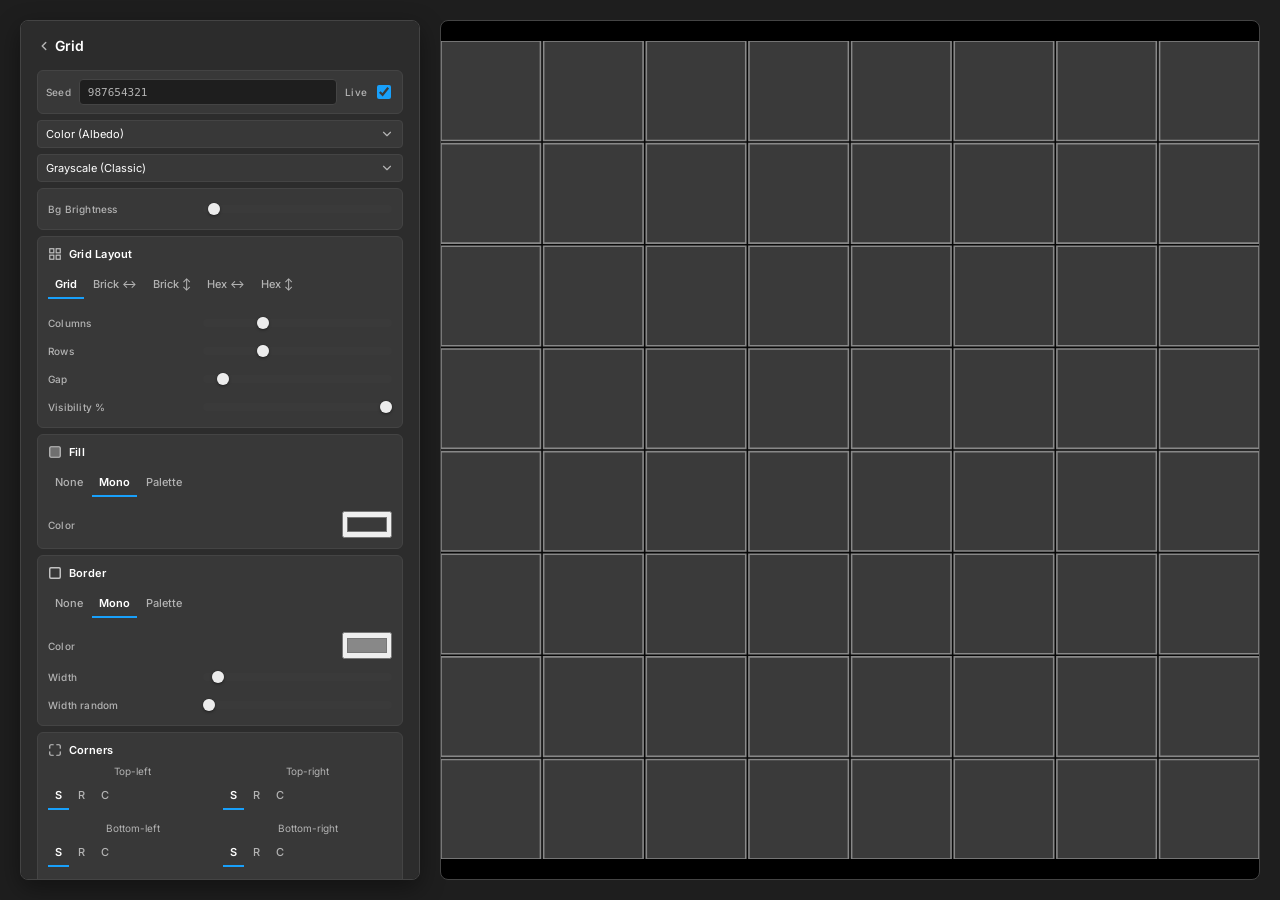
==== grid.html @ e742c56f "Add font size multiplier control to Grid text section Co-Authored-By: Claude Sonnet 4.6 <noreply@ant" ====
<!DOCTYPE html>
<html lang="en">
<head>
    <meta charset="UTF-8">
    <meta name="viewport" content="width=device-width, initial-scale=1.0">
    <title>Grid — O'Gen</title>
    <link rel="stylesheet" href="css/main.css">
    <style>
        .corner-grid {
            display: grid;
            grid-template-columns: 1fr 1fr;
            gap: 6px;
        }
        .corner-item {
            display: flex;
            flex-direction: column;
            gap: 3px;
        }
        .corner-item .corner-label {
            font-size: 10px;
            color: var(--ob-muted);
            text-align: center;
        }
        .corner-item .seg-group {
            display: flex;
        }
        .anchor-grid {
            display: grid;
            grid-template-columns: repeat(3, 1fr);
            gap: 3px;
        }
        .anchor-grid .seg-btn {
            padding: 4px 0;
            font-size: 10px;
            text-align: center;
        }
    </style>
</head>
<body>

<!-- ─── Palette Modal ─────────────────────────────────────────────────────── -->
<div class="modal-overlay" id="paletteModal">
    <div class="modal-box">
        <div class="modal-title">Custom Palette</div>
        <div class="color-slots">
            <div class="color-slot">
                <input type="color" id="c0" value="#FF0055">
                <input type="text"  id="h0" value="#FF0055" maxlength="7" class="hex-input">
                <input type="checkbox" id="en0" checked title="Enable">
            </div>
            <div class="color-slot">
                <input type="color" id="c1" value="#00FFCC">
                <input type="text"  id="h1" value="#00FFCC" maxlength="7" class="hex-input">
                <input type="checkbox" id="en1" checked title="Enable">
            </div>
            <div class="color-slot">
                <input type="color" id="c2" value="#9D00FF">
                <input type="text"  id="h2" value="#9D00FF" maxlength="7" class="hex-input">
                <input type="checkbox" id="en2" checked title="Enable">
            </div>
            <div class="color-slot">
                <input type="color" id="c3" value="#2B0F4C">
                <input type="text"  id="h3" value="#2B0F4C" maxlength="7" class="hex-input">
                <input type="checkbox" id="en3" checked title="Enable">
            </div>
            <div class="color-slot">
                <input type="color" id="c4" value="#FFFFFF">
                <input type="text"  id="h4" value="#FFFFFF" maxlength="7" class="hex-input">
                <input type="checkbox" id="en4" checked title="Enable">
            </div>
        </div>
        <textarea class="modal-paste" id="hexPaste" placeholder="Paste CSS, XML, HEX, or rgb() here…"></textarea>
        <div class="modal-actions">
            <input type="file" id="aseFile" accept=".ase" style="display:none">
            <button onclick="document.getElementById('aseFile').click()">Load .ase</button>
            <button onclick="shufflePalette()">Shuffle</button>
            <button class="btn-generate" onclick="closePaletteModal()">Apply & Close</button>
        </div>
    </div>
</div>

<!-- ─── Left Panel ───────────────────────────────────────────────────────── -->
<div class="controls">
    <div class="panel-title">
        <a href="index.html" class="back-btn">
            <svg viewBox="0 0 24 24" width="14" height="14" fill="none" stroke="currentColor" stroke-width="2.5" stroke-linecap="round" stroke-linejoin="round"><polyline points="15 18 9 12 15 6"/></svg>
        </a>
        Grid
    </div>

    <!-- Seed + Live -->
    <div class="seed-row">
        <label>Seed</label>
        <input type="text" id="seedDisplay" readonly>
        <div class="live-wrap">
            <label for="livePreview">Live</label>
            <input type="checkbox" id="livePreview" checked>
        </div>
    </div>

    <!-- Render mode -->
    <select id="renderMode" onchange="handleInput()">
        <option value="color">Color (Albedo)</option>
        <option value="depth">Depth Map (Height)</option>
        <option value="normal">Normal Map</option>
    </select>

    <!-- Palette -->
    <div class="select-row">
        <select id="paletteSelect" onchange="handlePaletteChange()">
            <option value="grayscale">Grayscale (Classic)</option>
            <option value="custom">Custom (Paste / ASE)</option>
            <option value="cyberpunk">Cyberpunk (Neon)</option>
            <option value="mars">Mars Base (Orange/Red)</option>
            <option value="ocean">Deep Ocean (Blues)</option>
        </select>
        <button id="editCustomBtn" class="btn-icon" onclick="openPaletteModal()" title="Edit palette" style="display:none">
            <svg viewBox="0 0 24 24" width="14" height="14" stroke="currentColor" stroke-width="2" fill="none">
                <circle cx="12" cy="12" r="3"></circle>
                <path d="M19.4 15a1.65 1.65 0 0 0 .33 1.82l.06.06a2 2 0 0 1-2.83 2.83l-.06-.06a1.65 1.65 0 0 0-1.82-.33 1.65 1.65 0 0 0-1 1.51V21a2 2 0 0 1-4 0v-.09A1.65 1.65 0 0 0 9 19.4a1.65 1.65 0 0 0-1.82.33l-.06.06a2 2 0 0 1-2.83-2.83l.06-.06A1.65 1.65 0 0 0 4.68 15a1.65 1.65 0 0 0-1.51-1H3a2 2 0 0 1 0-4h.09A1.65 1.65 0 0 0 4.6 9a1.65 1.65 0 0 0-.33-1.82l-.06-.06a2 2 0 0 1 2.83-2.83l.06.06A1.65 1.65 0 0 0 9 4.68a1.65 1.65 0 0 0 1-1.51V3a2 2 0 0 1 4 0v.09a1.65 1.65 0 0 0 1 1.51 1.65 1.65 0 0 0 1.82-.33l.06-.06a2 2 0 0 1 2.83 2.83l-.06.06A1.65 1.65 0 0 0 19.4 9a1.65 1.65 0 0 0 1.51 1H21a2 2 0 0 1 0 4h-.09a1.65 1.65 0 0 0-1.51 1z"></path>
            </svg>
        </button>
    </div>

    <!-- Bg Brightness -->
    <div class="module-group">
        <div class="row">
            <label>Bg Brightness</label>
            <input type="range" id="bgBrightness" min="0" max="255" value="8" oninput="handleInput()">
        </div>
    </div>

    <!-- Grid Layout -->
    <div class="module-group">
        <div class="module-header">
            <div class="module-title">
                <svg viewBox="0 0 24 24"><rect x="3" y="3" width="7" height="7" stroke="currentColor" stroke-width="2" fill="none"/><rect x="14" y="3" width="7" height="7" stroke="currentColor" stroke-width="2" fill="none"/><rect x="3" y="14" width="7" height="7" stroke="currentColor" stroke-width="2" fill="none"/><rect x="14" y="14" width="7" height="7" stroke="currentColor" stroke-width="2" fill="none"/></svg>
                Grid Layout
            </div>
        </div>
        <div class="seg-group" data-param="gridType">
            <button class="seg-btn active" data-value="grid">Grid</button>
            <button class="seg-btn" data-value="brick-row">Brick ↔</button>
            <button class="seg-btn" data-value="brick-col">Brick ↕</button>
            <button class="seg-btn" data-value="hex-row">Hex ↔</button>
            <button class="seg-btn" data-value="hex-col">Hex ↕</button>
        </div>
        <div class="row"><label>Columns</label>      <input type="range" id="cellsX" min="1" max="24" value="8" oninput="handleInput()"></div>
        <div class="row"><label>Rows</label>          <input type="range" id="cellsY" min="1" max="24" value="8" oninput="handleInput()"></div>
        <div class="row"><label>Gap</label>            <input type="range" id="margin" min="0" max="50" value="4" oninput="handleInput()"></div>
        <div class="row"><label>Visibility %</label>  <input type="range" id="visibility" min="0" max="100" value="100" oninput="handleInput()"></div>
    </div>

    <!-- Fill -->
    <div class="module-group">
        <div class="module-header">
            <div class="module-title">
                <svg viewBox="0 0 24 24"><rect x="3" y="3" width="18" height="18" rx="2" fill="currentColor" opacity=".4"/><rect x="3" y="3" width="18" height="18" rx="2" stroke="currentColor" stroke-width="2" fill="none"/></svg>
                Fill
            </div>
        </div>
        <div class="seg-group" data-param="fillMode">
            <button class="seg-btn" data-value="none">None</button>
            <button class="seg-btn active" data-value="mono">Mono</button>
            <button class="seg-btn" data-value="palette">Palette</button>
        </div>
        <div class="row" id="fillColorRow">
            <label>Color</label>
            <input type="color" id="fillColor" value="#3A3A3A" oninput="handleInput()">
        </div>
    </div>

    <!-- Border -->
    <div class="module-group">
        <div class="module-header">
            <div class="module-title">
                <svg viewBox="0 0 24 24"><rect x="3" y="3" width="18" height="18" rx="2" stroke="currentColor" stroke-width="2.5" fill="none"/></svg>
                Border
            </div>
        </div>
        <div class="seg-group" data-param="borderMode">
            <button class="seg-btn" data-value="none">None</button>
            <button class="seg-btn active" data-value="mono">Mono</button>
            <button class="seg-btn" data-value="palette">Palette</button>
        </div>
        <div class="row" id="borderColorRow">
            <label>Color</label>
            <input type="color" id="borderColor" value="#888888" oninput="handleInput()">
        </div>
        <div class="row" id="borderWidthRow">
            <label>Width</label>
            <input type="range" id="borderWidth" min="1" max="20" value="2" oninput="handleInput()">
        </div>
        <div class="row" id="borderWidthRandomRow">
            <label>Width random</label>
            <input type="range" id="borderWidthRandom" min="0" max="2" step="0.05" value="0" oninput="handleInput()">
        </div>
    </div>

    <!-- Corners -->
    <div class="module-group" id="cornerSection">
        <div class="module-header">
            <div class="module-title">
                <svg viewBox="0 0 24 24"><path d="M3 9V5a2 2 0 0 1 2-2h4M15 3h4a2 2 0 0 1 2 2v4M21 15v4a2 2 0 0 1-2 2h-4M9 21H5a2 2 0 0 1-2-2v-4" stroke="currentColor" stroke-width="2" fill="none" stroke-linecap="round"/></svg>
                Corners
            </div>
        </div>
        <div class="corner-grid">
            <div class="corner-item">
                <span class="corner-label">Top-left</span>
                <div class="seg-group" data-param="cornerTL">
                    <button class="seg-btn active" data-value="sharp" title="Sharp">S</button>
                    <button class="seg-btn" data-value="round" title="Round">R</button>
                    <button class="seg-btn" data-value="chamfer" title="Chamfer">C</button>
                </div>
            </div>
            <div class="corner-item">
                <span class="corner-label">Top-right</span>
                <div class="seg-group" data-param="cornerTR">
                    <button class="seg-btn active" data-value="sharp" title="Sharp">S</button>
                    <button class="seg-btn" data-value="round" title="Round">R</button>
                    <button class="seg-btn" data-value="chamfer" title="Chamfer">C</button>
                </div>
            </div>
            <div class="corner-item">
                <span class="corner-label">Bottom-left</span>
                <div class="seg-group" data-param="cornerBL">
                    <button class="seg-btn active" data-value="sharp" title="Sharp">S</button>
                    <button class="seg-btn" data-value="round" title="Round">R</button>
                    <button class="seg-btn" data-value="chamfer" title="Chamfer">C</button>
                </div>
            </div>
            <div class="corner-item">
                <span class="corner-label">Bottom-right</span>
                <div class="seg-group" data-param="cornerBR">
                    <button class="seg-btn active" data-value="sharp" title="Sharp">S</button>
                    <button class="seg-btn" data-value="round" title="Round">R</button>
                    <button class="seg-btn" data-value="chamfer" title="Chamfer">C</button>
                </div>
            </div>
        </div>
        <div class="row"><label>Radius</label>        <input type="range" id="cornerRadius" min="0" max="80" value="0" oninput="handleInput()"></div>
        <div class="row"><label>Radius random</label> <input type="range" id="cornerRadiusRandom" min="0" max="2" step="0.05" value="0" oninput="handleInput()"></div>
    </div>

    <!-- Corner Figures -->
    <div class="module-group" id="cornerFigSection">
        <div class="module-header">
            <div class="module-title">
                <svg viewBox="0 0 24 24"><circle cx="5" cy="5" r="2" fill="currentColor"/><circle cx="19" cy="5" r="2" fill="currentColor"/><circle cx="5" cy="19" r="2" fill="currentColor"/><circle cx="19" cy="19" r="2" fill="currentColor"/></svg>
                Corner Figures
            </div>
            <input type="checkbox" id="cornerFigEnable" onchange="handleInput()">
        </div>
        <div class="seg-group" data-param="cornerFigType">
            <button class="seg-btn active" data-value="circle">Circle</button>
            <button class="seg-btn" data-value="square">Square</button>
        </div>
        <div class="row"><label>Size mult</label>   <input type="range" id="cornerFigMult" min="0.5" max="8" step="0.1" value="2" oninput="handleInput()"></div>
        <div class="row"><label>Size random</label> <input type="range" id="cornerFigRandom" min="0" max="2" step="0.05" value="0" oninput="handleInput()"></div>
    </div>

    <!-- Inner Grid -->
    <div class="module-group" id="innerGridSection">
        <div class="module-header">
            <div class="module-title">
                <svg viewBox="0 0 24 24"><rect x="3" y="3" width="18" height="18" stroke="currentColor" stroke-width="2" fill="none"/><line x1="12" y1="3" x2="12" y2="21" stroke="currentColor" stroke-width="1.5"/><line x1="3" y1="12" x2="21" y2="12" stroke="currentColor" stroke-width="1.5"/></svg>
                Inner Grid
            </div>
            <input type="checkbox" id="innerGridEnable" onchange="handleInput()">
        </div>
        <div class="row"><label>Cols</label>             <input type="range" id="innerGridX" min="0" max="8" value="1" oninput="handleInput()"></div>
        <div class="row"><label>Rows</label>             <input type="range" id="innerGridY" min="0" max="8" value="1" oninput="handleInput()"></div>
        <div class="row"><label>Thickness mult</label>   <input type="range" id="innerGridThickMult" min="0.1" max="3" step="0.05" value="0.5" oninput="handleInput()"></div>
        <div class="row"><label>Thickness random</label> <input type="range" id="innerGridThickRandom" min="0" max="2" step="0.05" value="0" oninput="handleInput()"></div>
        <div class="row"><label>Opacity</label>          <input type="range" id="innerGridOpacity" min="0" max="1" step="0.01" value="0.5" oninput="handleInput()"></div>
        <div class="row"><label>Opacity random</label>   <input type="range" id="innerGridOpacityRandom" min="0" max="2" step="0.05" value="0" oninput="handleInput()"></div>
    </div>

    <!-- Text -->
    <div class="module-group">
        <div class="module-header">
            <div class="module-title">
                <svg viewBox="0 0 24 24"><path d="M4 6h16M4 12h10M4 18h14" stroke="currentColor" stroke-width="2" stroke-linecap="round"/></svg>
                Text
            </div>
            <input type="checkbox" id="textEnable" onchange="handleInput()">
        </div>
        <div class="row"><label>Visibility %</label>    <input type="range" id="textVisibility" min="0" max="100" value="80" oninput="handleInput()"></div>
        <div class="row"><label>Lines</label>            <input type="range" id="textLineCount" min="1" max="6" value="1" oninput="updateCustomLines(); handleInput()"></div>
        <div class="row" id="textWordsRow">
            <label>Words / line</label>
            <input type="range" id="textWordsPerLine" min="1" max="6" value="1" oninput="handleInput()">
        </div>
        <div class="seg-group" data-param="textMode">
            <button class="seg-btn active" data-value="random">Random</button>
            <button class="seg-btn" data-value="custom">Custom</button>
        </div>
        <div id="customLinesContainer" style="display:none"></div>
        <div class="row"><label>Counter</label></div>
        <div class="seg-group" data-param="counterPos">
            <button class="seg-btn active" data-value="none">Off</button>
            <button class="seg-btn" data-value="before">Before</button>
            <button class="seg-btn" data-value="after">After</button>
        </div>
        <div class="row"><label>Anchor</label></div>
        <div class="anchor-grid seg-group" data-param="textAnchor">
            <button class="seg-btn" data-value="tl" title="Top-left">↖</button>
            <button class="seg-btn" data-value="tc" title="Top-center">↑</button>
            <button class="seg-btn" data-value="tr" title="Top-right">↗</button>
            <button class="seg-btn" data-value="ml" title="Mid-left">←</button>
            <button class="seg-btn active" data-value="mc" title="Center">·</button>
            <button class="seg-btn" data-value="mr" title="Mid-right">→</button>
            <button class="seg-btn" data-value="bl" title="Bot-left">↙</button>
            <button class="seg-btn" data-value="bc" title="Bot-center">↓</button>
            <button class="seg-btn" data-value="br" title="Bot-right">↘</button>
        </div>
        <div class="row"><label>Font size</label> <input type="range" id="textFontSize" min="0.2" max="3" step="0.05" value="1" oninput="handleInput()"></div>
        <div class="row"><label>Margin</label>    <input type="range" id="textMargin" min="0" max="20" value="4" oninput="handleInput()"></div>
        <div class="row">
            <label>Text bg</label>
            <input type="checkbox" id="textBgEnable" onchange="handleInput()">
            <label style="margin-left:12px">Border</label>
            <input type="checkbox" id="textBorderEnable" onchange="handleInput()">
        </div>
    </div>

    <!-- Actions -->
    <div class="actions-grid">
        <button class="btn-generate" onclick="generateNew()">Generate New Seed</button>
        <button class="btn-reset" onclick="resetDefaults()" title="Reset all settings to defaults">↺</button>
        <button class="btn-export" id="btnExportSVG">Save SVG</button>
        <button class="btn-png" id="btnExportPNG">Save PNG</button>
    </div>

    <!-- PNG scale popup -->
    <div id="pngPopup" class="png-popup" style="display:none;">
        <div class="png-popup-inner">
            <div class="scale-group">
                <button class="scale-btn active" data-scale="1">1×<span>1024px</span></button>
                <button class="scale-btn" data-scale="2">2×<span>2048px</span></button>
                <button class="scale-btn" data-scale="3">3×<span>3072px</span></button>
                <button class="scale-btn" data-scale="4">4×<span>4096px</span></button>
            </div>
            <input type="hidden" id="pngScale" value="1">
            <button class="btn-png btn-png-confirm" id="btnPngConfirm">Export PNG</button>
        </div>
    </div>

    <!-- Console -->
    <div class="console-panel">
        <label>Console</label>
        <textarea id="consoleLog" readonly></textarea>
    </div>
</div>

<!-- ─── Viewport ──────────────────────────────────────────────────────────── -->
<div class="viewport">
    <div id="svgContainer" style="width:100%;height:100%;display:flex;align-items:center;justify-content:center;"></div>
</div>

<script type="module" src="js/grid-main.js"></script>
</body>
</html>
---- css/main.css ----
@import url('https://fonts.googleapis.com/css2?family=Inter:wght@400;500;600&display=swap');

/* ─── O'Bend Design System v1.9.2 ─────────────────────────────────────────── */
:root {
    --ob-font: 'Inter', sans-serif;
    --ob-body-size: 11px;
    --ob-title-weight: 600;

    /* Backgrounds */
    --ob-bg:      #1e1e1e;
    --ob-panel:   #2c2c2c;
    --ob-panel-2: #383838;
    --ob-hover:   #4a4a4a;

    /* Text */
    --ob-ink:   #ffffff;
    --ob-muted: #b3b3b3;

    /* Accents */
    --ob-blue:         #18a0fb;
    --ob-blue-hover:   #0d8de3;
    --ob-success:      #1bc47d;
    --ob-danger:       #f24822;
    --ob-accent:       #ff0055;   /* O'Displace brand */

    /* Borders */
    --ob-line:   #444444;
    --ob-line-2: #555555;

    /* Radii — nested rule: outer = inner + gap */
    --ob-radius-shell:   8px;   /* panel */
    --ob-radius-surface: 6px;   /* card inside panel  (gap ≈ 2px) */
    --ob-radius-control: 4px;   /* input/button inside card */

    /* Spacing */
    --ob-space: 8px;
}

/* ─── Reset ────────────────────────────────────────────────────────────────── */
*, *::before, *::after { box-sizing: border-box; }

/* ─── Scrollbar ────────────────────────────────────────────────────────────── */
::-webkit-scrollbar { width: 12px; height: 12px; }
::-webkit-scrollbar-track { background: transparent; }
::-webkit-scrollbar-thumb {
    background-color: var(--ob-line-2);
    border-radius: 6px;
    border: 3px solid transparent;
    background-clip: content-box;
}
::-webkit-scrollbar-thumb:hover { background-color: var(--ob-muted); }

/* ─── Base ─────────────────────────────────────────────────────────────────── */
body {
    background: var(--ob-bg);
    color: var(--ob-ink);
    font-family: var(--ob-font);
    font-size: var(--ob-body-size);
    margin: 0;
    padding: 20px;
    display: flex;
    gap: 20px;
    height: 100vh;
    overflow: hidden;
}

/* ─── Layout: Left Panel ───────────────────────────────────────────────────── */
.controls {
    width: 400px;
    flex-shrink: 0;
    background: var(--ob-panel);
    border: 1px solid var(--ob-line);
    border-radius: var(--ob-radius-shell);
    padding: 16px;
    display: flex;
    flex-direction: column;
    gap: 6px;
    overflow-y: auto;
    box-shadow: 0 8px 24px rgba(0, 0, 0, 0.4);
}

.back-btn {
    display: inline-flex;
    align-items: center;
    gap: 5px;
    color: var(--ob-muted);
    font-size: 11px;
    font-weight: 500;
    text-decoration: none;
    padding: 4px 0;
    transition: color 0.15s;
    width: fit-content;
}
.back-btn:hover { color: var(--ob-ink); }
.back-btn svg { flex-shrink: 0; }

.panel-title {
    font-size: 14px;
    font-weight: var(--ob-title-weight);
    color: var(--ob-ink);
    display: flex;
    align-items: center;
    gap: 4px;
    margin-bottom: 10px;
}

.panel-title .back-btn {
    padding: 0;
    color: var(--ob-muted);
    flex-shrink: 0;
}

/* ─── Layout: Viewport ─────────────────────────────────────────────────────── */
.viewport {
    flex: 1;
    background: #000;
    border-radius: var(--ob-radius-shell);
    border: 1px solid var(--ob-line);
    display: flex;
    justify-content: center;
    align-items: center;
    overflow: hidden;
    position: relative;
    box-shadow: inset 0 0 40px rgba(0, 0, 0, 0.6);
}

svg.canvas-svg { width: 100%; height: 100%; }

/* ─── Seed Row ──────────────────────────────────────────────────────────────── */
.seed-row {
    display: flex;
    align-items: center;
    gap: 8px;
    padding: 8px;
    background: var(--ob-panel-2);
    border: 1px solid var(--ob-line);
    border-radius: var(--ob-radius-surface);
}

.seed-row label { flex-shrink: 0; }

.seed-row input[type="text"] {
    flex: 1;
    min-width: 0;
    background: var(--ob-bg);
    border: 1px solid var(--ob-line);
    border-radius: var(--ob-radius-control);
    color: var(--ob-muted);
    font-family: monospace;
    font-size: 11px;
    padding: 4px 8px;
    height: 26px;
}

.seed-row .live-wrap {
    display: flex;
    align-items: center;
    gap: 6px;
    flex-shrink: 0;
    color: var(--ob-muted);
}

/* ─── Label typography (O'Bend standard) ──────────────────────────────────── */
label {
    font-size: 10px;
    font-weight: 500;
    letter-spacing: 0.02em;
    color: var(--ob-muted);
    user-select: none;
}

/* ─── Selects ───────────────────────────────────────────────────────────────── */
select {
    width: 100%;
    background: var(--ob-panel-2);
    color: var(--ob-ink);
    border: 1px solid var(--ob-line);
    border-radius: var(--ob-radius-control);
    padding: 6px 28px 6px 8px;
    font-family: var(--ob-font);
    font-size: 11px;
    height: 28px;
    outline: none;
    cursor: pointer;
    appearance: none;
    -webkit-appearance: none;
    background-image: url("data:image/svg+xml;charset=UTF-8,%3csvg xmlns='http://www.w3.org/2000/svg' viewBox='0 0 24 24' fill='none' stroke='%23b3b3b3' stroke-width='2' stroke-linecap='round' stroke-linejoin='round'%3e%3cpolyline points='6 9 12 15 18 9'%3e%3c/polyline%3e%3c/svg%3e");
    background-repeat: no-repeat;
    background-position: right 8px center;
    background-size: 14px;
    transition: border-color 0.15s;
}
select:focus { border-color: var(--ob-line-2); }
select:hover { border-color: var(--ob-line-2); }

/* ─── Number + text inputs ──────────────────────────────────────────────────── */
input[type="text"],
input[type="number"] {
    background: var(--ob-panel-2);
    color: var(--ob-ink);
    border: 1px solid var(--ob-line);
    border-radius: var(--ob-radius-control);
    padding: 4px 8px;
    height: 28px;
    font-family: var(--ob-font);
    font-size: 11px;
    outline: none;
    transition: border-color 0.15s;
}
input[type="text"]:focus,
input[type="number"]:focus { border-color: var(--ob-line-2); }

/* hide number spinners */
input[type="number"]::-webkit-outer-spin-button,
input[type="number"]::-webkit-inner-spin-button { -webkit-appearance: none; margin: 0; }
input[type="number"] { -moz-appearance: textfield; }

/* ─── Range sliders (O'Gravity style) ──────────────────────────────────────── */
input[type="range"] {
    -webkit-appearance: none;
    appearance: none;
    width: 100%;
    height: 20px;
    background: transparent;
    outline: none;
    cursor: pointer;
    margin: 0;
}

input[type="range"]::-webkit-slider-runnable-track {
    height: 8px;
    border-radius: 999px;
    background: var(--slider-track-bg, #3a3a3a);
}

input[type="range"]::-webkit-slider-thumb {
    -webkit-appearance: none;
    width: 12px;
    height: 12px;
    border-radius: 50%;
    background: #ececec;
    box-shadow: 0 1px 3px rgba(0, 0, 0, 0.45), inset 0 1px 0 rgba(255, 255, 255, 0.35);
    cursor: pointer;
    transition: transform 0.1s, background 0.1s;
    margin-top: -2px;
}

input[type="range"]::-webkit-slider-thumb:active {
    transform: scale(1.03);
    background: #fff;
}

input[type="range"]::-moz-range-track {
    height: 8px;
    border-radius: 999px;
    border: none;
    background: var(--slider-track-bg, #3a3a3a);
}

input[type="range"]::-moz-range-thumb {
    width: 12px;
    height: 12px;
    border-radius: 50%;
    border: none;
    background: #ececec;
    box-shadow: 0 1px 3px rgba(0, 0, 0, 0.45), inset 0 1px 0 rgba(255, 255, 255, 0.35);
    cursor: pointer;
}

input[type="range"]::-moz-range-thumb:active {
    transform: scale(1.03);
    background: #fff;
}

/* ─── Checkbox ──────────────────────────────────────────────────────────────── */
input[type="checkbox"] {
    width: 14px;
    height: 14px;
    accent-color: var(--ob-blue);
    cursor: pointer;
    flex-shrink: 0;
}

/* ─── Buttons ───────────────────────────────────────────────────────────────── */
button {
    height: 28px;
    padding: 0 12px;
    border: none;
    border-radius: var(--ob-radius-control);
    background: var(--ob-panel-2);
    color: var(--ob-ink);
    font-family: var(--ob-font);
    font-size: 11px;
    font-weight: 500;
    cursor: pointer;
    transition: background 0.15s, opacity 0.15s;
    white-space: nowrap;
}
button:hover { background: var(--ob-hover); }
button:active { opacity: 0.8; }

.btn-generate {
    background: var(--ob-panel-2);
    color: var(--ob-ink);
}
.btn-generate:hover { background: var(--ob-hover); }

.btn-export {
    background: var(--ob-blue);
    color: #fff;
}
.btn-export:hover { background: var(--ob-blue-hover); }

.btn-png {
    background: var(--ob-blue);
    color: #fff;
}
.btn-png:hover { background: var(--ob-blue-hover); }

.btn-reset {
    width: 32px;
    height: 32px;
    padding: 0;
    flex-shrink: 0;
    font-size: 16px;
    background: var(--ob-panel-2);
}
.btn-reset:hover { background: var(--ob-hover); }

.btn-icon {
    width: 28px;
    height: 28px;
    padding: 0;
    display: flex;
    align-items: center;
    justify-content: center;
    flex-shrink: 0;
}

/* ─── Control row (label + control) ────────────────────────────────────────── */
.row {
    display: flex;
    align-items: center;
    justify-content: space-between;
    gap: 8px;
}

.row label { flex-shrink: 0; }

.row input[type="number"] { width: 58px; text-align: center; }
.row input[type="range"] { width: 55%; }

/* ─── Module cards ──────────────────────────────────────────────────────────── */
.module-group {
    background: var(--ob-panel-2);
    border: 1px solid var(--ob-line);
    border-radius: var(--ob-radius-surface);
    padding: 10px;
    display: flex;
    flex-direction: column;
    gap: 8px;
}

.module-header {
    display: flex;
    align-items: center;
    justify-content: space-between;
}

.module-title {
    display: flex;
    align-items: center;
    gap: 7px;
    font-size: 11px;
    font-weight: 600;
    color: var(--ob-ink);
    letter-spacing: 0.02em;
}

.module-title svg {
    width: 14px;
    height: 14px;
    fill: currentColor;
    opacity: 0.7;
    flex-shrink: 0;
}

/* ─── Select row with icon button ─────────────────────────────────────────── */
.select-row {
    display: flex;
    gap: 6px;
    align-items: center;
}
.select-row select { flex: 1; }

/* ─── Action buttons (2×2 grid, equal size) ────────────────────────────────── */
.actions-grid {
    display: grid;
    grid-template-columns: 1fr 1fr;
    gap: 8px;
}
.actions-grid button { height: 32px; width: 100%; }

/* ─── PNG scale popup ───────────────────────────────────────────────────────── */
.png-popup {
    position: relative;
}

.png-popup-inner {
    background: var(--ob-panel);
    border: 1px solid var(--ob-line-2);
    border-radius: var(--ob-radius-shell);
    padding: 10px;
    display: flex;
    flex-direction: column;
    gap: 8px;
    box-shadow: 0 8px 24px rgba(0, 0, 0, 0.5);
}

.scale-group {
    display: flex;
    gap: 6px;
}

.scale-btn {
    flex: 1;
    height: 48px;
    padding: 0;
    border: 1px solid var(--ob-line);
    border-radius: var(--ob-radius-control);
    background: var(--ob-panel-2);
    color: var(--ob-muted);
    font-size: 12px;
    font-weight: 600;
    cursor: pointer;
    display: flex;
    flex-direction: column;
    align-items: center;
    justify-content: center;
    gap: 2px;
    transition: background 0.15s, color 0.15s, border-color 0.15s;
    line-height: 1;
}

.scale-btn span {
    font-size: 9px;
    font-weight: 400;
    color: var(--ob-muted);
    opacity: 0.7;
}

.scale-btn:hover { background: var(--ob-hover); color: var(--ob-ink); border-color: var(--ob-line-2); }

.scale-btn.active {
    background: var(--ob-blue);
    color: #fff;
    border-color: var(--ob-blue);
}
.scale-btn.active span { color: rgba(255,255,255,0.75); opacity: 1; }

.btn-png-confirm { width: 100%; height: 32px; }

/* ─── Console panel ─────────────────────────────────────────────────────────── */
.console-panel {
    display: flex;
    flex-direction: column;
    gap: 4px;
    margin-top: 2px;
}

.console-panel textarea {
    background: var(--ob-bg);
    color: #1bc47d;
    border: 1px solid var(--ob-line);
    border-radius: var(--ob-radius-control);
    font-family: monospace;
    font-size: 10px;
    padding: 6px 8px;
    height: 72px;
    resize: none;
    outline: none;
}

/* ─── Palette Modal ─────────────────────────────────────────────────────────── */
.modal-overlay {
    display: none;
    position: fixed;
    inset: 0;
    background: rgba(0, 0, 0, 0.6);
    backdrop-filter: blur(2px);
    z-index: 100;
    align-items: center;
    justify-content: center;
}

.modal-box {
    background: var(--ob-panel);
    border: 1px solid var(--ob-line-2);
    border-radius: var(--ob-radius-shell);
    padding: 20px;
    width: 380px;
    display: flex;
    flex-direction: column;
    gap: 12px;
    box-shadow: 0 16px 48px rgba(0, 0, 0, 0.5);
}

.modal-title {
    font-size: 13px;
    font-weight: 600;
    color: var(--ob-ink);
    padding-bottom: 8px;
    border-bottom: 1px solid var(--ob-line);
}

.color-slots {
    display: flex;
    flex-direction: column;
    gap: 6px;
}

.color-slot {
    display: flex;
    align-items: center;
    gap: 8px;
    padding: 6px 8px;
    background: var(--ob-panel-2);
    border: 1px solid var(--ob-line);
    border-radius: var(--ob-radius-surface);
}

.color-slot input[type="color"] {
    width: 28px;
    height: 28px;
    border: none;
    border-radius: var(--ob-radius-control);
    cursor: pointer;
    padding: 0;
    background: none;
}

.color-slot .hex-input {
    flex: 1;
    font-family: monospace;
    text-transform: uppercase;
}

.modal-paste {
    background: var(--ob-panel-2);
    color: var(--ob-ink);
    border: 1px solid var(--ob-line);
    border-radius: var(--ob-radius-control);
    font-family: var(--ob-font);
    font-size: 11px;
    padding: 8px;
    height: 64px;
    resize: none;
    outline: none;
    width: 100%;
}

.modal-paste::placeholder { color: var(--ob-muted); }

.modal-actions {
    display: flex;
    gap: 8px;
}
.modal-actions button { flex: 1; height: 30px; }

/* ─── Segment / mode button group ──────────────────────────────────────────── */
.seg-group {
    display: flex;
    flex-wrap: wrap;
    gap: 2px;
    margin: 2px 0 6px;
}

.seg-btn {
    background: none;
    border: none;
    border-bottom: 2px solid transparent;
    color: var(--ob-muted);
    font-family: var(--ob-font);
    font-size: 11px;
    padding: 3px 7px 4px;
    cursor: pointer;
    border-radius: var(--ob-radius-control) var(--ob-radius-control) 0 0;
    transition: color 0.12s, border-color 0.12s;
    white-space: nowrap;
}

.seg-btn:hover { color: var(--ob-ink); }

.seg-btn.active {
    color: var(--ob-ink);
    font-weight: 600;
    border-bottom-color: var(--ob-blue);
}
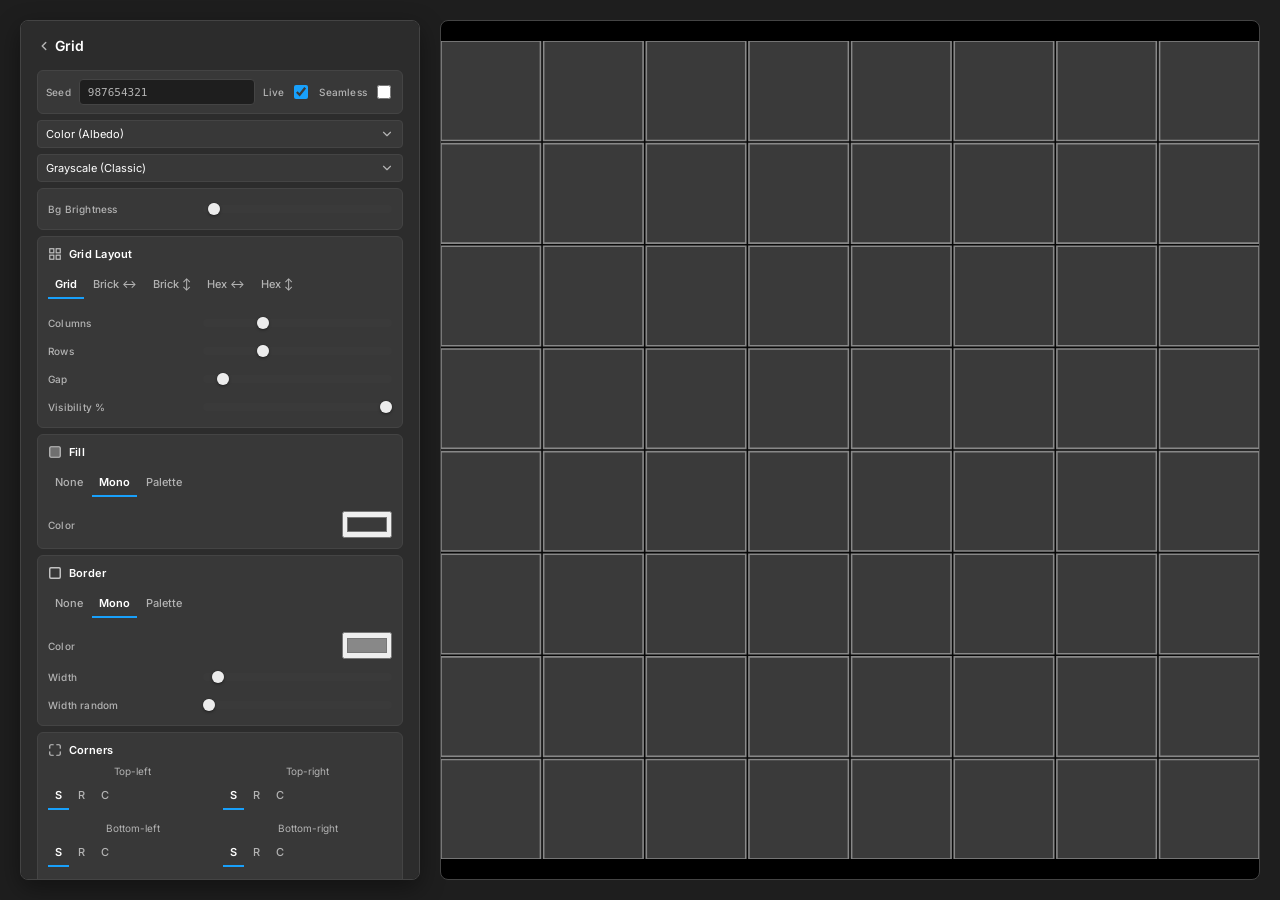
==== commit b7bd74d5: "Add seamless tiling to Grid generator Co-Authored-By: Claude Sonnet 4.6 <noreply@anthropic.com>" ====
--- a/grid.html
+++ b/grid.html
@@ -95,6 +95,10 @@
         <div class="live-wrap">
             <label for="livePreview">Live</label>
             <input type="checkbox" id="livePreview" checked>
+        </div>
+        <div class="live-wrap">
+            <label for="seamlessEnable">Seamless</label>
+            <input type="checkbox" id="seamlessEnable" onchange="handleInput()">
         </div>
     </div>
 
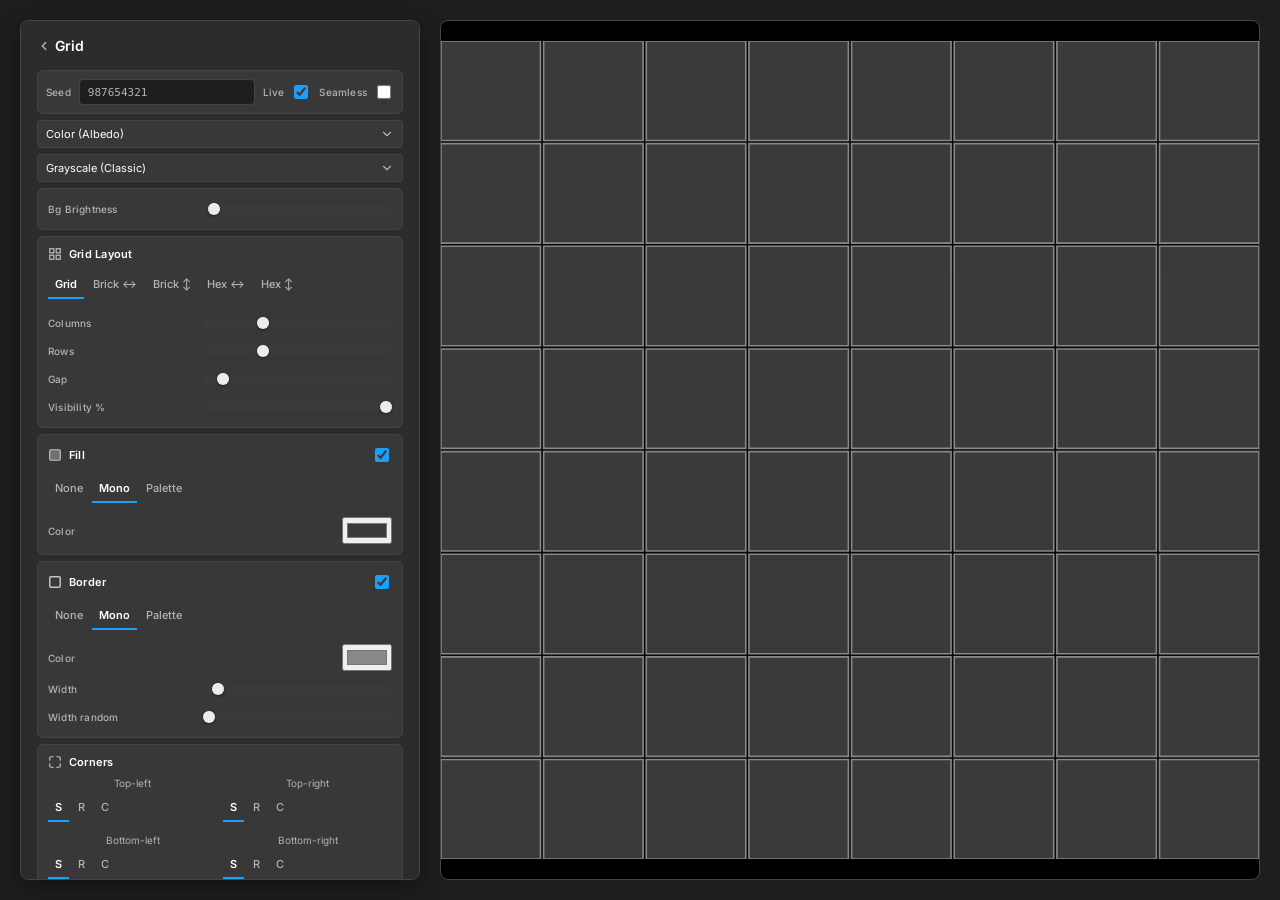
==== commit 7c56e7bd: "Add enable/disable toggles for Fill and Border sections Co-Authored-By: Claude Sonnet 4.6 <noreply@a" ====
--- a/grid.html
+++ b/grid.html
@@ -162,6 +162,7 @@
                 <svg viewBox="0 0 24 24"><rect x="3" y="3" width="18" height="18" rx="2" fill="currentColor" opacity=".4"/><rect x="3" y="3" width="18" height="18" rx="2" stroke="currentColor" stroke-width="2" fill="none"/></svg>
                 Fill
             </div>
+            <input type="checkbox" id="fillEnable" checked onchange="handleInput()">
         </div>
         <div class="seg-group" data-param="fillMode">
             <button class="seg-btn" data-value="none">None</button>
@@ -181,6 +182,7 @@
                 <svg viewBox="0 0 24 24"><rect x="3" y="3" width="18" height="18" rx="2" stroke="currentColor" stroke-width="2.5" fill="none"/></svg>
                 Border
             </div>
+            <input type="checkbox" id="borderEnable" checked onchange="handleInput()">
         </div>
         <div class="seg-group" data-param="borderMode">
             <button class="seg-btn" data-value="none">None</button>
@@ -273,8 +275,8 @@
             </div>
             <input type="checkbox" id="innerGridEnable" onchange="handleInput()">
         </div>
-        <div class="row"><label>Cols</label>             <input type="range" id="innerGridX" min="0" max="8" value="1" oninput="handleInput()"></div>
-        <div class="row"><label>Rows</label>             <input type="range" id="innerGridY" min="0" max="8" value="1" oninput="handleInput()"></div>
+        <div class="row"><label>Cols</label>             <input type="range" id="innerGridX" min="0" max="32" value="1" oninput="handleInput()"></div>
+        <div class="row"><label>Rows</label>             <input type="range" id="innerGridY" min="0" max="32" value="1" oninput="handleInput()"></div>
         <div class="row"><label>Thickness mult</label>   <input type="range" id="innerGridThickMult" min="0.1" max="3" step="0.05" value="0.5" oninput="handleInput()"></div>
         <div class="row"><label>Thickness random</label> <input type="range" id="innerGridThickRandom" min="0" max="2" step="0.05" value="0" oninput="handleInput()"></div>
         <div class="row"><label>Opacity</label>          <input type="range" id="innerGridOpacity" min="0" max="1" step="0.01" value="0.5" oninput="handleInput()"></div>
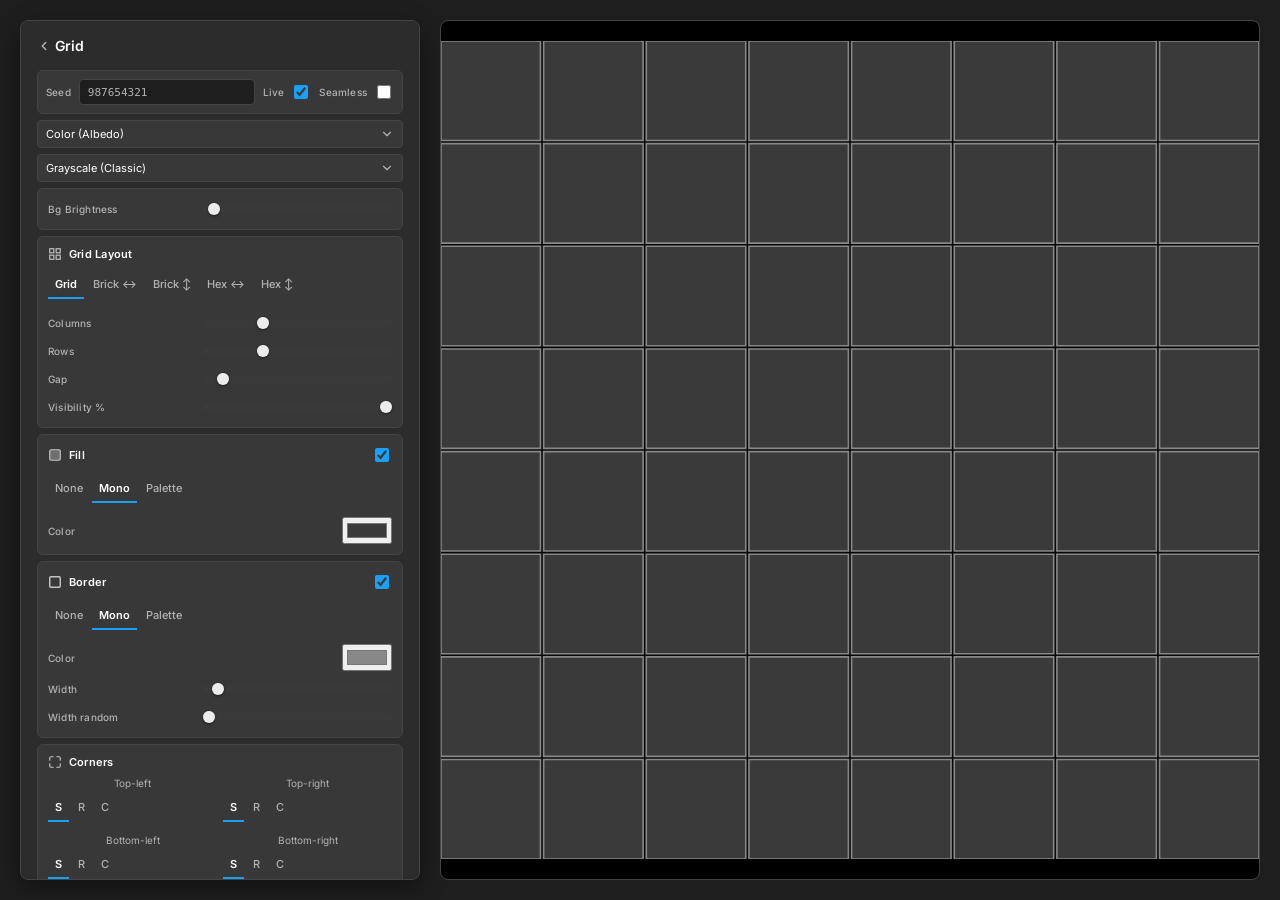
==== commit c75d7b96: "Add all Wire cap types to Corner Figures (outline, cross, diamond) Co-Authored-By: Claude Sonnet 4.6" ====
--- a/grid.html
+++ b/grid.html
@@ -261,6 +261,10 @@
         <div class="seg-group" data-param="cornerFigType">
             <button class="seg-btn active" data-value="circle">Circle</button>
             <button class="seg-btn" data-value="square">Square</button>
+            <button class="seg-btn" data-value="circle-outline">○ Out</button>
+            <button class="seg-btn" data-value="square-outline">□ Out</button>
+            <button class="seg-btn" data-value="cross">Cross</button>
+            <button class="seg-btn" data-value="diamond">Diamond</button>
         </div>
         <div class="row"><label>Size mult</label>   <input type="range" id="cornerFigMult" min="0.5" max="8" step="0.1" value="2" oninput="handleInput()"></div>
         <div class="row"><label>Size random</label> <input type="range" id="cornerFigRandom" min="0" max="2" step="0.05" value="0" oninput="handleInput()"></div>
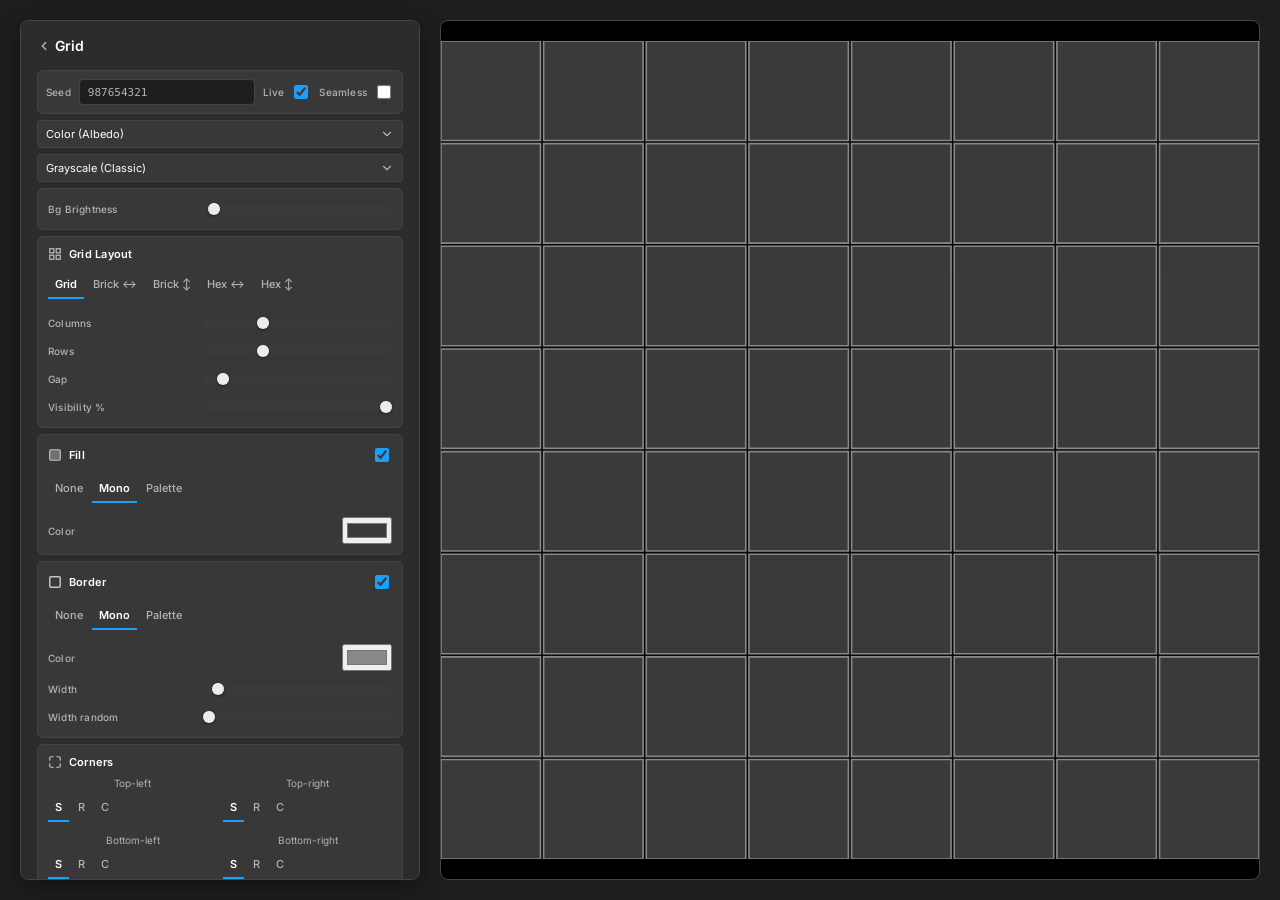
==== commit e083a6f3: "Unify hex/rect: rounded hex corners, corner figures on 6 vertices, inner grid for hex Co-Authored-By" ====
--- a/grid.html
+++ b/grid.html
@@ -5,6 +5,8 @@
     <meta name="viewport" content="width=device-width, initial-scale=1.0">
     <title>Grid — O'Gen</title>
     <link rel="stylesheet" href="css/main.css">
+    <link rel="preconnect" href="https://fonts.googleapis.com">
+    <link href="https://fonts.googleapis.com/css2?family=Space+Mono&family=Share+Tech+Mono&display=swap" rel="stylesheet">
     <style>
         .corner-grid {
             display: grid;
@@ -204,47 +206,61 @@
     </div>
 
     <!-- Corners -->
-    <div class="module-group" id="cornerSection">
+    <div class="module-group">
         <div class="module-header">
             <div class="module-title">
                 <svg viewBox="0 0 24 24"><path d="M3 9V5a2 2 0 0 1 2-2h4M15 3h4a2 2 0 0 1 2 2v4M21 15v4a2 2 0 0 1-2 2h-4M9 21H5a2 2 0 0 1-2-2v-4" stroke="currentColor" stroke-width="2" fill="none" stroke-linecap="round"/></svg>
                 Corners
             </div>
         </div>
-        <div class="corner-grid">
-            <div class="corner-item">
-                <span class="corner-label">Top-left</span>
-                <div class="seg-group" data-param="cornerTL">
-                    <button class="seg-btn active" data-value="sharp" title="Sharp">S</button>
-                    <button class="seg-btn" data-value="round" title="Round">R</button>
-                    <button class="seg-btn" data-value="chamfer" title="Chamfer">C</button>
+
+        <!-- Rect: per-corner type -->
+        <div id="cornerRectGrid">
+            <div class="corner-grid">
+                <div class="corner-item">
+                    <span class="corner-label">Top-left</span>
+                    <div class="seg-group" data-param="cornerTL">
+                        <button class="seg-btn active" data-value="sharp" title="Sharp">S</button>
+                        <button class="seg-btn" data-value="round" title="Round">R</button>
+                        <button class="seg-btn" data-value="chamfer" title="Chamfer">C</button>
+                    </div>
                 </div>
-            </div>
-            <div class="corner-item">
-                <span class="corner-label">Top-right</span>
-                <div class="seg-group" data-param="cornerTR">
-                    <button class="seg-btn active" data-value="sharp" title="Sharp">S</button>
-                    <button class="seg-btn" data-value="round" title="Round">R</button>
-                    <button class="seg-btn" data-value="chamfer" title="Chamfer">C</button>
+                <div class="corner-item">
+                    <span class="corner-label">Top-right</span>
+                    <div class="seg-group" data-param="cornerTR">
+                        <button class="seg-btn active" data-value="sharp" title="Sharp">S</button>
+                        <button class="seg-btn" data-value="round" title="Round">R</button>
+                        <button class="seg-btn" data-value="chamfer" title="Chamfer">C</button>
+                    </div>
                 </div>
-            </div>
-            <div class="corner-item">
-                <span class="corner-label">Bottom-left</span>
-                <div class="seg-group" data-param="cornerBL">
-                    <button class="seg-btn active" data-value="sharp" title="Sharp">S</button>
-                    <button class="seg-btn" data-value="round" title="Round">R</button>
-                    <button class="seg-btn" data-value="chamfer" title="Chamfer">C</button>
+                <div class="corner-item">
+                    <span class="corner-label">Bottom-left</span>
+                    <div class="seg-group" data-param="cornerBL">
+                        <button class="seg-btn active" data-value="sharp" title="Sharp">S</button>
+                        <button class="seg-btn" data-value="round" title="Round">R</button>
+                        <button class="seg-btn" data-value="chamfer" title="Chamfer">C</button>
+                    </div>
                 </div>
-            </div>
-            <div class="corner-item">
-                <span class="corner-label">Bottom-right</span>
-                <div class="seg-group" data-param="cornerBR">
-                    <button class="seg-btn active" data-value="sharp" title="Sharp">S</button>
-                    <button class="seg-btn" data-value="round" title="Round">R</button>
-                    <button class="seg-btn" data-value="chamfer" title="Chamfer">C</button>
+                <div class="corner-item">
+                    <span class="corner-label">Bottom-right</span>
+                    <div class="seg-group" data-param="cornerBR">
+                        <button class="seg-btn active" data-value="sharp" title="Sharp">S</button>
+                        <button class="seg-btn" data-value="round" title="Round">R</button>
+                        <button class="seg-btn" data-value="chamfer" title="Chamfer">C</button>
+                    </div>
                 </div>
             </div>
         </div>
+
+        <!-- Hex: single type for all 6 vertices -->
+        <div id="cornerHexGroup" style="display:none">
+            <div class="seg-group" data-param="cornerAll">
+                <button class="seg-btn active" data-value="sharp">Sharp</button>
+                <button class="seg-btn" data-value="round">Round</button>
+                <button class="seg-btn" data-value="chamfer">Chamfer</button>
+            </div>
+        </div>
+
         <div class="row"><label>Radius</label>        <input type="range" id="cornerRadius" min="0" max="80" value="0" oninput="handleInput()"></div>
         <div class="row"><label>Radius random</label> <input type="range" id="cornerRadiusRandom" min="0" max="2" step="0.05" value="0" oninput="handleInput()"></div>
     </div>
@@ -325,7 +341,21 @@
             <button class="seg-btn" data-value="bc" title="Bot-center">↓</button>
             <button class="seg-btn" data-value="br" title="Bot-right">↘</button>
         </div>
-        <div class="row"><label>Font size</label> <input type="range" id="textFontSize" min="0.2" max="3" step="0.05" value="1" oninput="handleInput()"></div>
+        <div class="row">
+            <label>Font</label>
+            <select id="textFont" onchange="handleInput()" style="flex:1">
+                <option value="courier">Courier New</option>
+                <option value="consolas">Consolas</option>
+                <option value="space-mono">Space Mono</option>
+                <option value="share-tech">Share Tech Mono</option>
+                <option value="arial">Arial</option>
+                <option value="georgia">Georgia</option>
+                <option value="impact">Impact</option>
+                <option value="times">Times New Roman</option>
+            </select>
+        </div>
+        <div class="row"><label>Font size</label>   <input type="range" id="textFontSize"   min="0.2" max="3"   step="0.05" value="1"    oninput="handleInput()"></div>
+        <div class="row"><label>Line height</label> <input type="range" id="textLineHeight" min="0.8" max="3.5" step="0.05" value="1.35" oninput="handleInput()"></div>
         <div class="row"><label>Margin</label>    <input type="range" id="textMargin" min="0" max="20" value="4" oninput="handleInput()"></div>
         <div class="row">
             <label>Text bg</label>
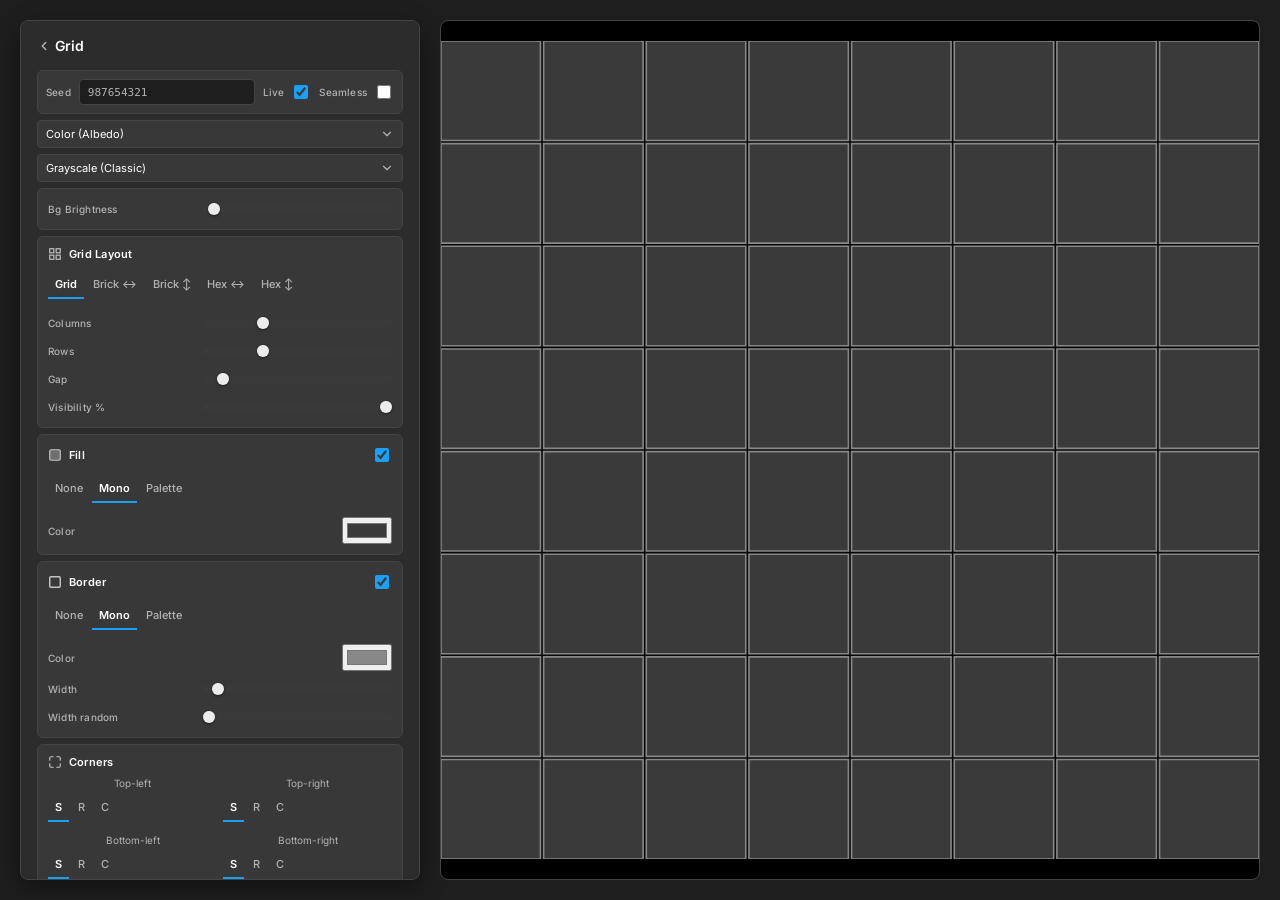
==== commit c2589d25: "Split text margin: Padding (inside rect) + Cell margin (from cell edge)" ====
--- a/grid.html
+++ b/grid.html
@@ -356,7 +356,8 @@
         </div>
         <div class="row"><label>Font size</label>   <input type="range" id="textFontSize"   min="0.2" max="3"   step="0.05" value="1"    oninput="handleInput()"></div>
         <div class="row"><label>Line height</label> <input type="range" id="textLineHeight" min="0.8" max="3.5" step="0.05" value="1.35" oninput="handleInput()"></div>
-        <div class="row"><label>Margin</label>    <input type="range" id="textMargin" min="0" max="20" value="4" oninput="handleInput()"></div>
+        <div class="row"><label>Padding</label>     <input type="range" id="textMargin"     min="0" max="20" value="4"  oninput="handleInput()"></div>
+        <div class="row"><label>Cell margin</label> <input type="range" id="textCellMargin" min="0" max="60" value="4"  oninput="handleInput()"></div>
         <div class="row">
             <label>Text bg</label>
             <input type="checkbox" id="textBgEnable" onchange="handleInput()">
